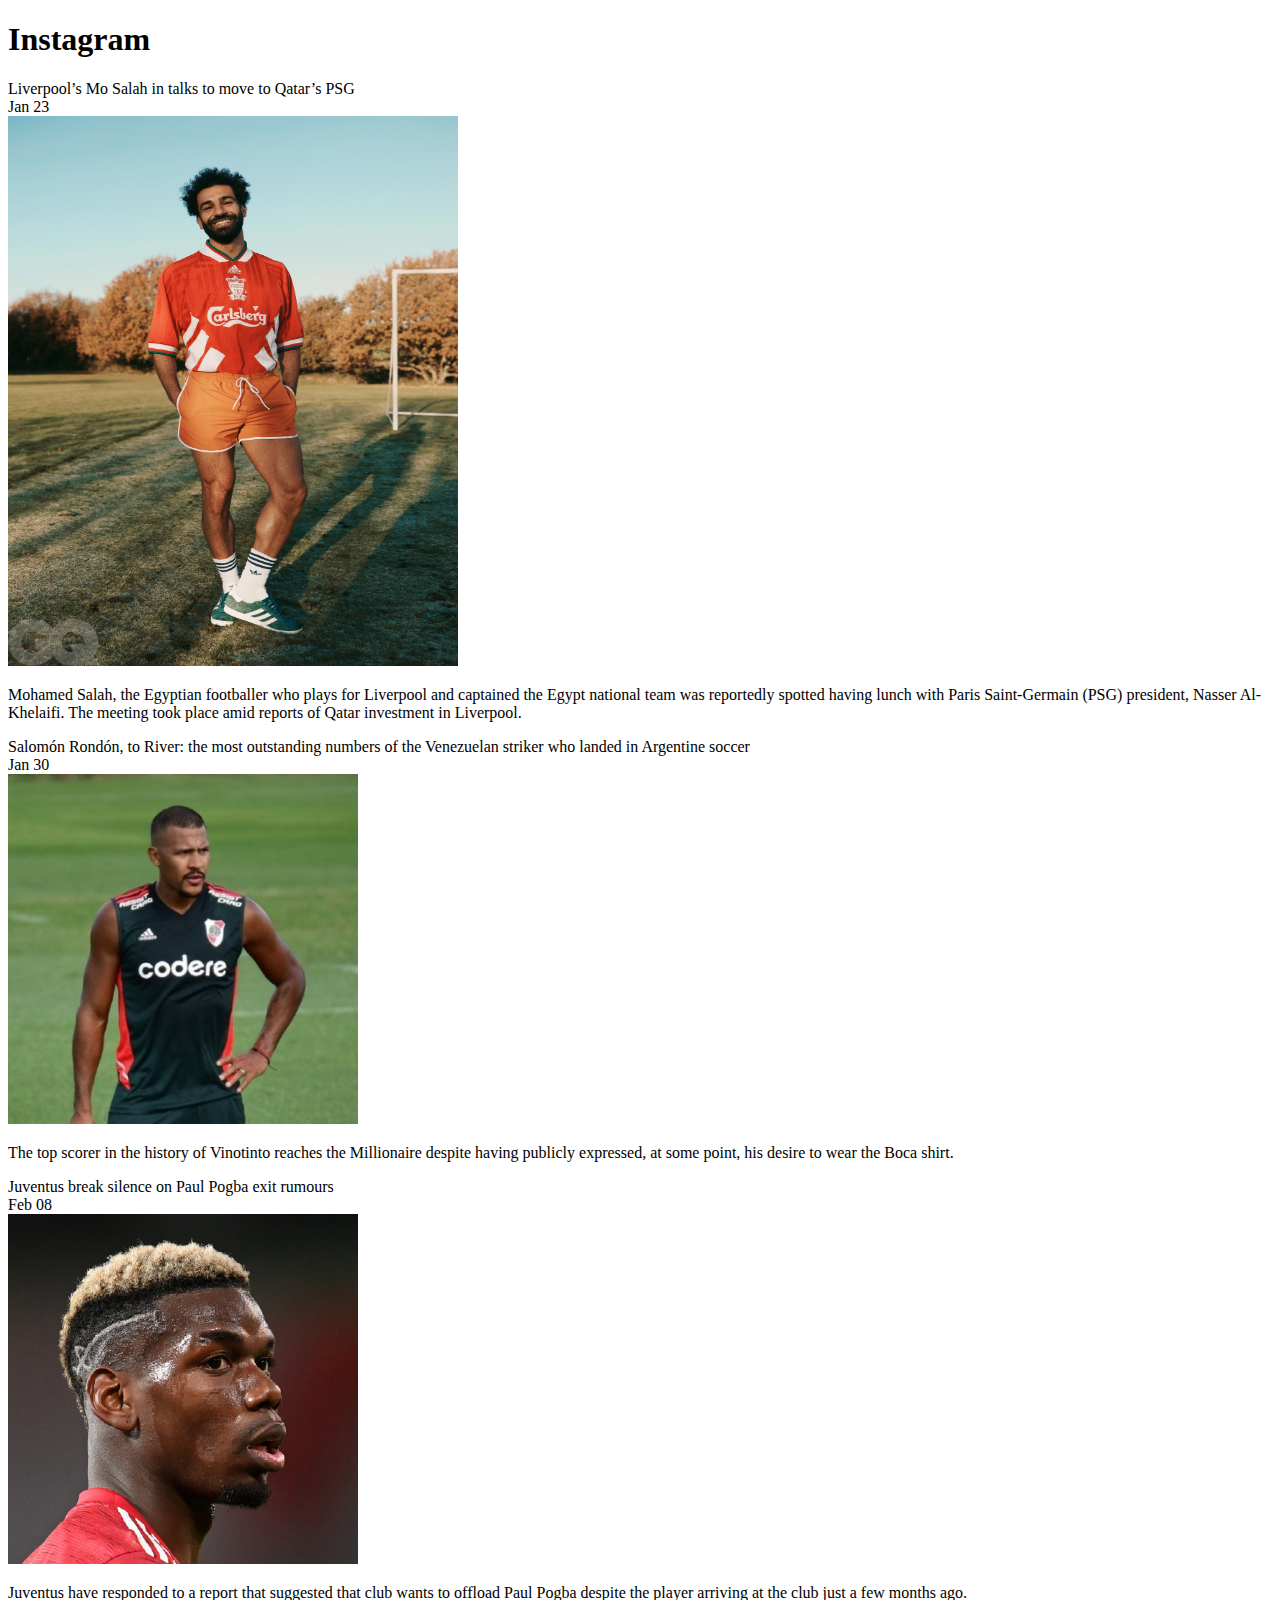
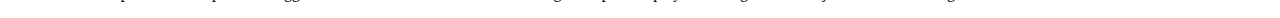
==== index.html @ d4d76e39 "first commit" ====
<!DOCTYPE html>
<html lang="en">
<head>
    <meta charset="UTF-8">
    <meta http-equiv="X-UA-Compatible" content="IE=edge">
    <meta name="viewport" content="width=device-width, initial-scale=1.0">
    <title>Instagram</title>
    <link rel="stylesheet" type="text/css" href="/Users/husseinserhan/Desktop/Projects/Code4Geeks/Instagram Photo Feed/styles.css">
    <link href="https://fonts.googleapis.com/css2?family=Lato:wght@300;400;700&display=swap" rel="stylesheet">
</head>
<body>
    <h1>Instagram</h1>

    <div class="photo1">
        <div class="elements">
            <div class="left-element">Liverpool’s Mo Salah in talks to move to Qatar’s PSG</div>
            <div class="right-element">Jan 23</div>
        </div>  
        <img src="Resources/mohamed-salah-gq-sports-cover-februray-2022-01.webp" alt="Mo Salah Adidas" width="450" height="550">
        <p>Mohamed Salah, the Egyptian footballer who plays for Liverpool and captained the Egypt national team was reportedly spotted having lunch with Paris Saint-Germain (PSG) president, Nasser Al-Khelaifi. The meeting took place amid reports of Qatar investment in Liverpool.</p>
    </div>

    <div class="photo2">
        <div class="elements">
            <div class="left-element">Salomón Rondón, to River: the most outstanding numbers of the Venezuelan striker who landed in Argentine soccer</div>
            <div class="right-element">Jan 30</div>
        </div>  
        <img src="Resources/river.jpg_1391939849.jpg" alt="Salo Rondon River" width="350" height="350">
        <p>The top scorer in the history of Vinotinto reaches the Millionaire despite having publicly expressed, at some point, his desire to wear the Boca shirt.</p>

    </div>

    <div class="photo3">
        <div class="elements">
            <div class="left-element">Juventus break silence on Paul Pogba exit rumours</div>
            <div class="right-element">Feb 08</div>
        </div>  
        <img src="Resources/paulpogbamanchesteruniteddec2020.jpg" alt="Paul Pogba United" width="350" height="350">
        <p>Juventus have responded to a report that suggested that club wants to offload Paul Pogba despite the player arriving at the club just a few months ago.
        </p>

    </div>

</body>
</html>
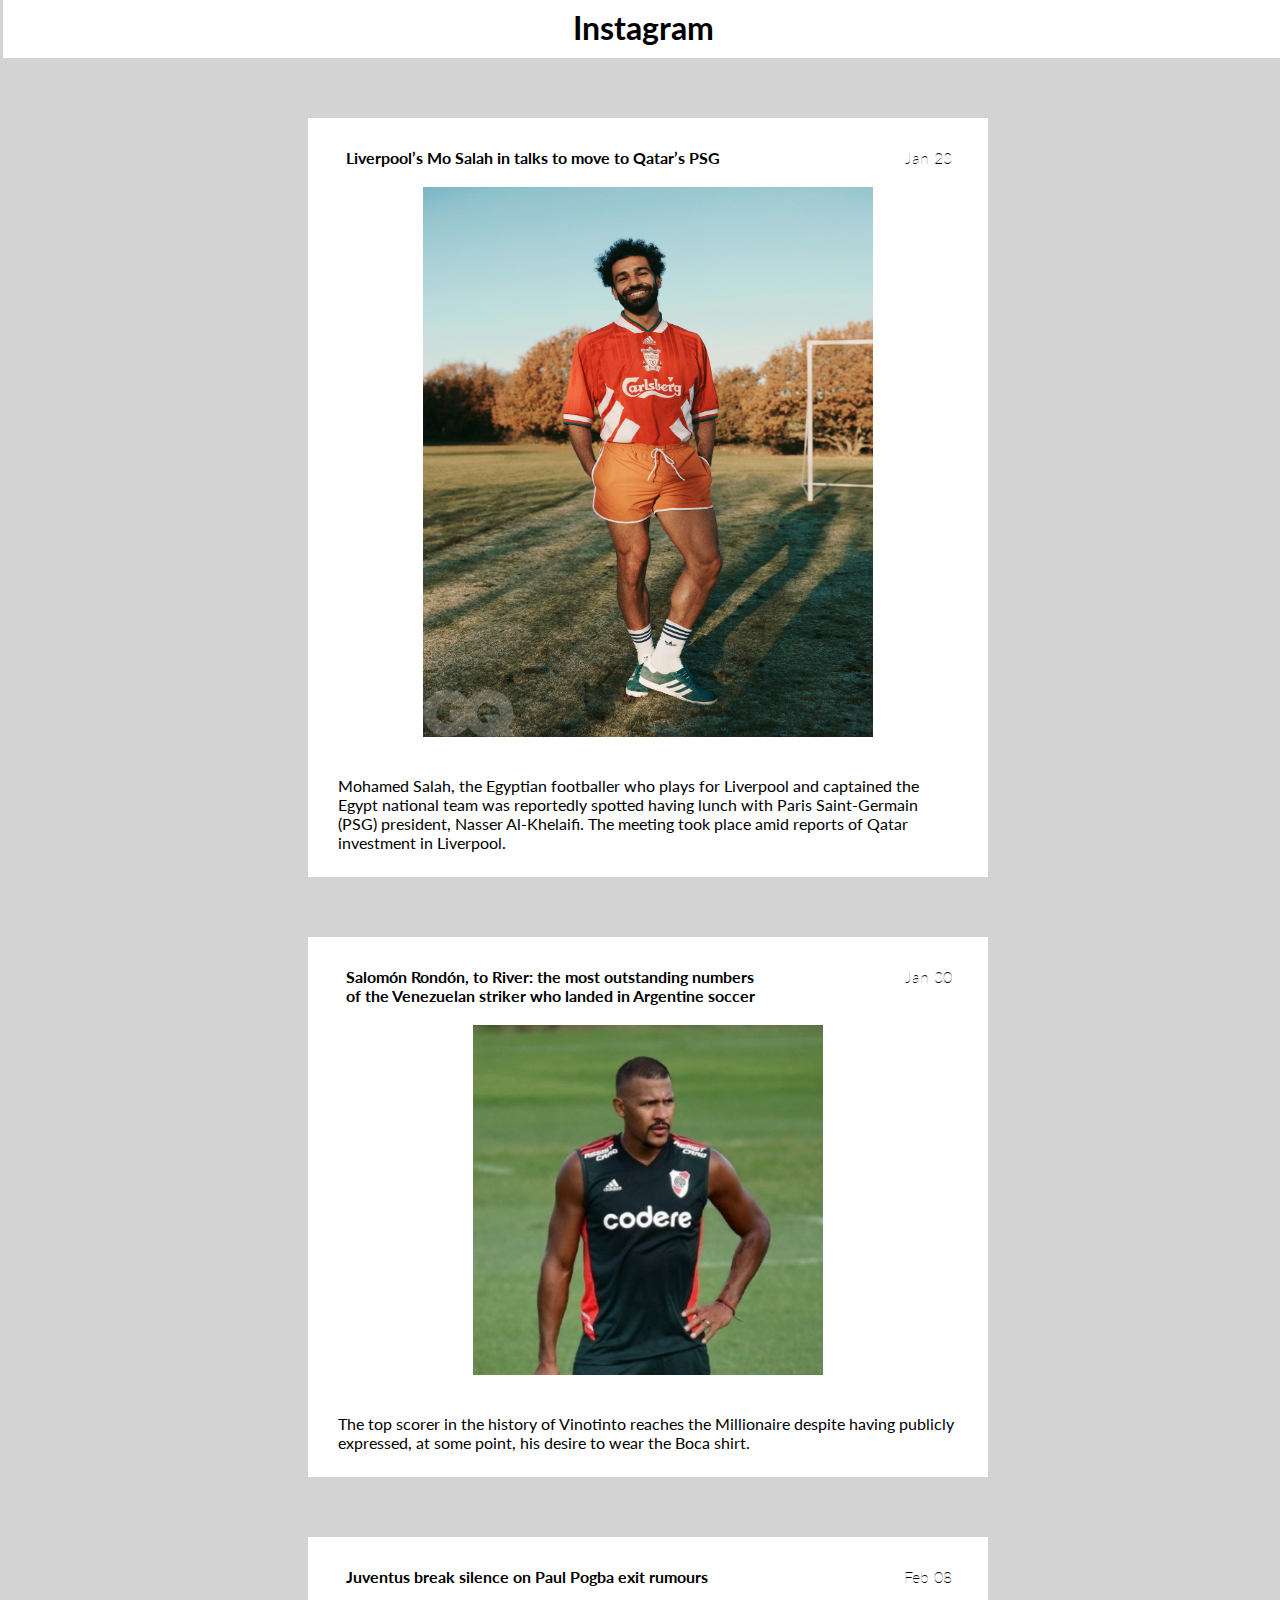
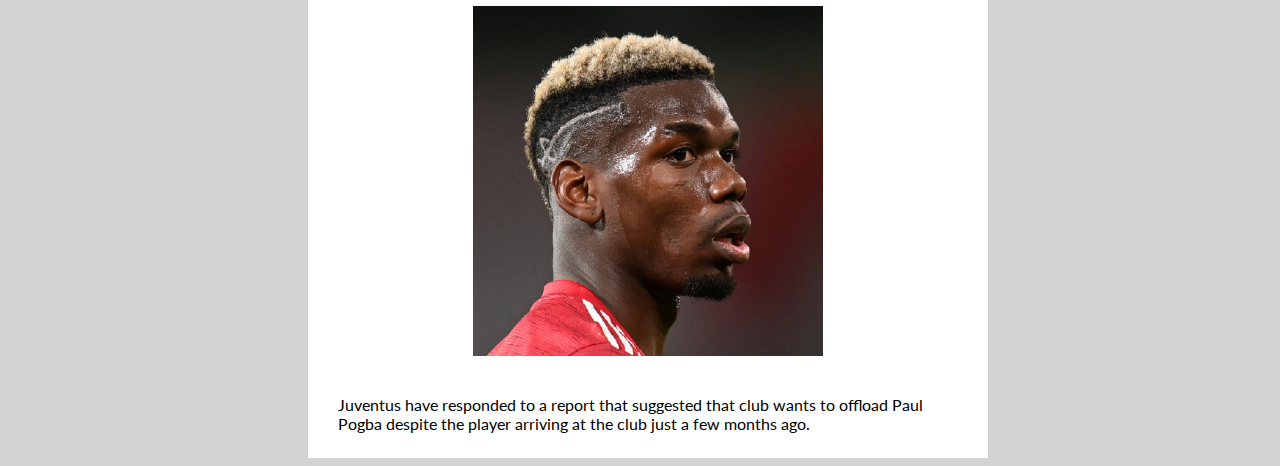
==== commit dd335a91: "Update index.html" ====
--- a/index.html
+++ b/index.html
@@ -5,7 +5,7 @@
     <meta http-equiv="X-UA-Compatible" content="IE=edge">
     <meta name="viewport" content="width=device-width, initial-scale=1.0">
     <title>Instagram</title>
-    <link rel="stylesheet" type="text/css" href="/Users/husseinserhan/Desktop/Projects/Code4Geeks/Instagram Photo Feed/styles.css">
+    <link rel="stylesheet" type="text/css" href="Resources/styles.css">
     <link href="https://fonts.googleapis.com/css2?family=Lato:wght@300;400;700&display=swap" rel="stylesheet">
 </head>
 <body>
@@ -42,4 +42,4 @@
     </div>
 
 </body>
-</html>+</html>
--- a/Resources/styles.css
+++ b/Resources/styles.css
@@ -0,0 +1,166 @@
+body {
+    background-color: lightgrey;
+    width: 100%; 
+    margin-right: -10;
+    box-sizing: border-box;
+    display: flex;
+    align-items: center;
+    justify-content: center;
+    height: 100%;
+    flex-direction: column;
+}
+
+h1 {
+    background-color: white;
+    text-align: center;
+    margin: 0 auto;
+    display: table;
+    color: black;
+    width: 100%;
+    height: 50px;
+    border: 0px;
+    padding: 0px;
+    padding-top: 10px;
+    margin-top: -10px;
+    margin-left: -10px;
+    margin-right: 0;
+    font-family: 'Lato', sans-serif;
+}
+
+/*Photo1 */ 
+.photo1 {
+    font-family: 'Lato', sans-serif;
+    width: 50%;
+    height: 50%;
+    background-color: white;
+    padding: 20px;
+    text-align: center;
+    border: none red 2px;
+    margin-top: 60px;
+}
+
+
+.photo1 > .right-element, .left-element, img, p {
+    border: 1px none black;
+    padding: 10px;
+} 
+
+.elements {
+    display: flex;
+}
+
+.left-element {
+  display: inline-block;
+  vertical-align: top;
+  width: 70%;
+  margin-left: 8px;
+  text-align: left !important;
+  font-weight: bold;
+}
+
+.right-element {
+    display: inline-block;
+    vertical-align: top;
+    width: 30%;
+    margin-right: 16px;
+    text-align: right !important;
+    font-weight: lighter;
+    margin-top: 10px;
+  }
+
+p {
+    text-align: left;
+    margin-bottom: -5px;
+}
+
+/*Photo2 */ 
+.photo2 {
+    font-family: 'Lato', sans-serif;
+    width: 50%;
+    height: 50%;
+    background-color: white;
+    padding: 20px;
+    text-align: center;
+    border: none red 2px;
+    margin-top: 60px;
+}
+
+
+.photo2 > .right-element, .left-element, img, p {
+    border: 1px none black;
+    padding: 10px;
+} 
+
+.elements {
+    display: flex;
+}
+
+.left-element {
+  display: inline-block;
+  vertical-align: top;
+  width: 70%;
+  margin-left: 8px;
+  text-align: left !important;
+  font-weight: bold;
+}
+
+.right-element {
+    display: inline-block;
+    vertical-align: top;
+    width: 30%;
+    margin-right: 16px;
+    text-align: right !important;
+    font-weight: lighter;
+    margin-top: 10px;
+  }
+
+p {
+    text-align: left;
+    margin-bottom: -5px;
+}
+
+/*Photo3 */ 
+.photo3 {
+    font-family: 'Lato', sans-serif;
+    width: 50%;
+    height: 50%;
+    background-color: white;
+    padding: 20px;
+    text-align: center;
+    border: none red 2px;
+    margin-top: 60px;
+}
+
+
+.photo3 > .right-element, .left-element, img, p {
+    border: 1px none black;
+    padding: 10px;
+} 
+
+.elements {
+    display: flex;
+}
+
+.left-element {
+  display: inline-block;
+  vertical-align: top;
+  width: 70%;
+  margin-left: 8px;
+  text-align: left !important;
+  font-weight: bold;
+}
+
+.right-element {
+    display: inline-block;
+    vertical-align: top;
+    width: 30%;
+    margin-right: 16px;
+    text-align: right !important;
+    font-weight: lighter;
+    margin-top: 10px;
+  }
+
+p {
+    text-align: left;
+    margin-bottom: -5px;
+}
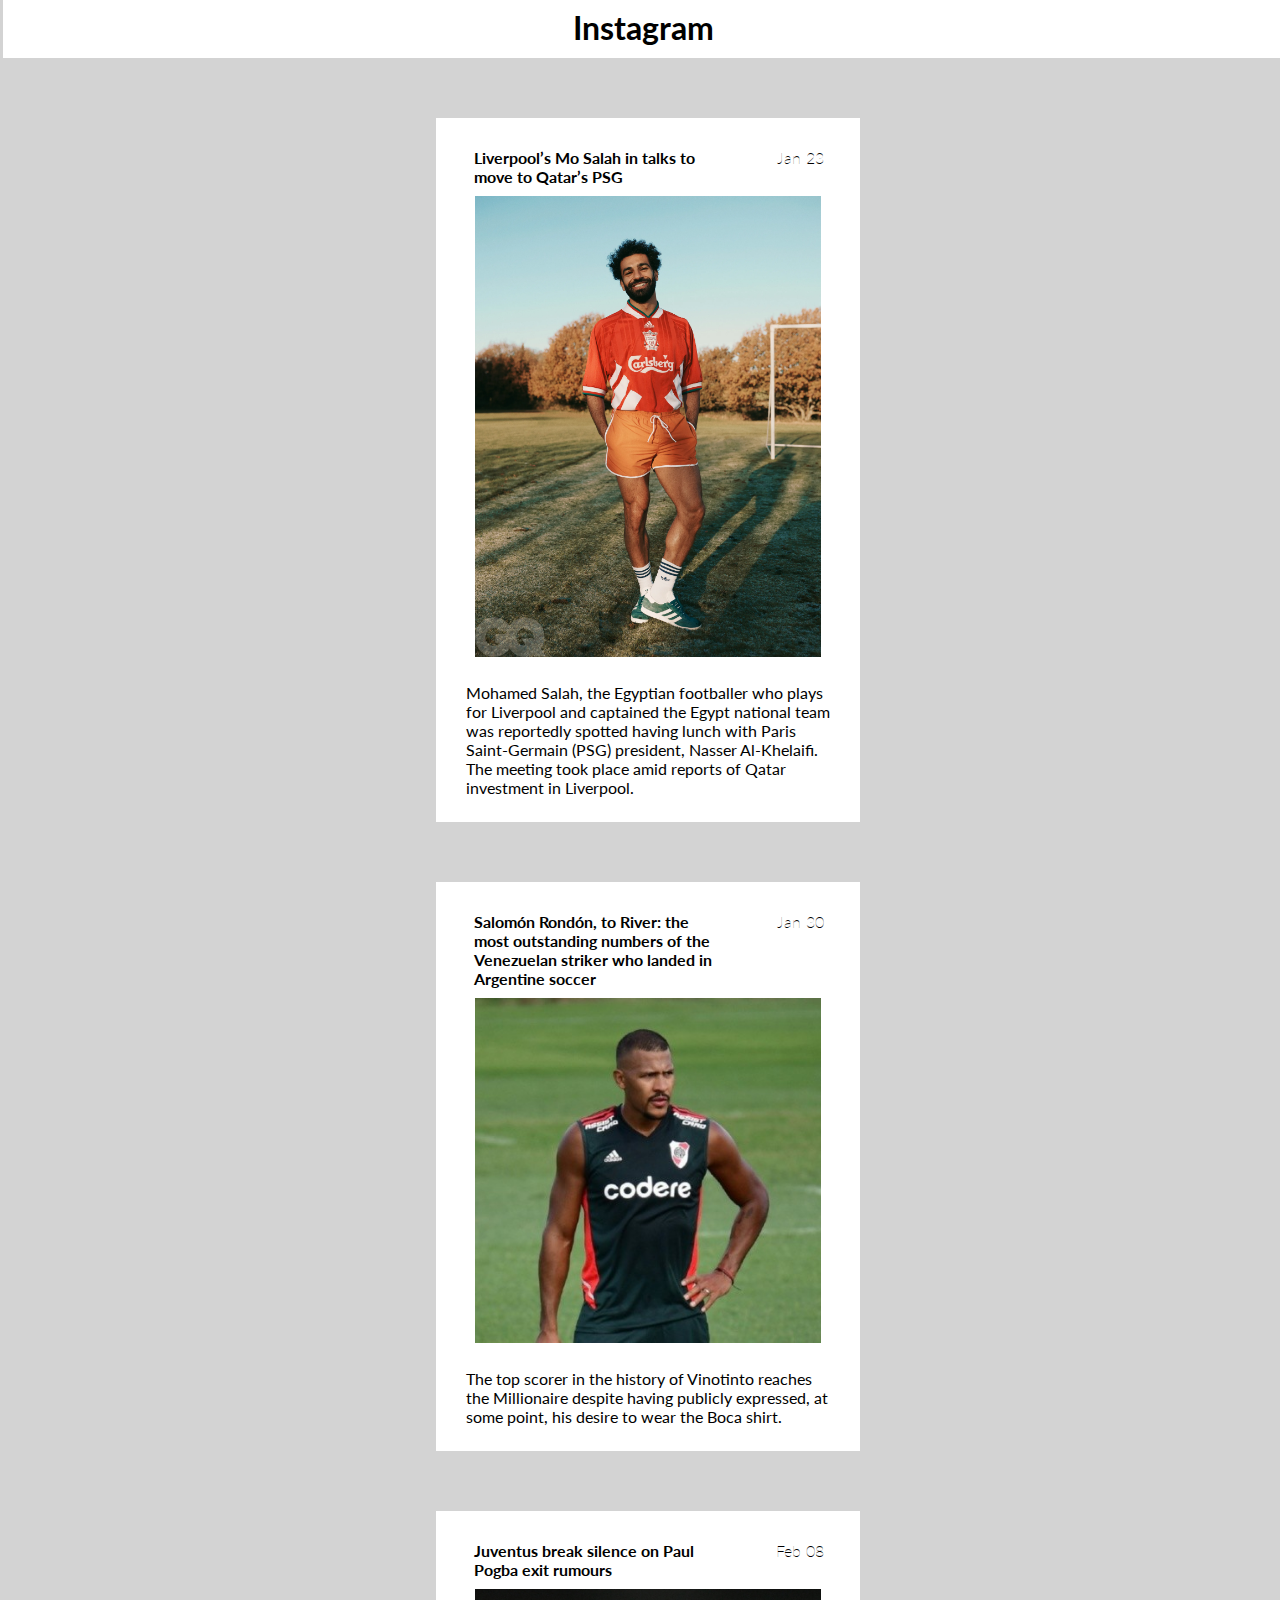
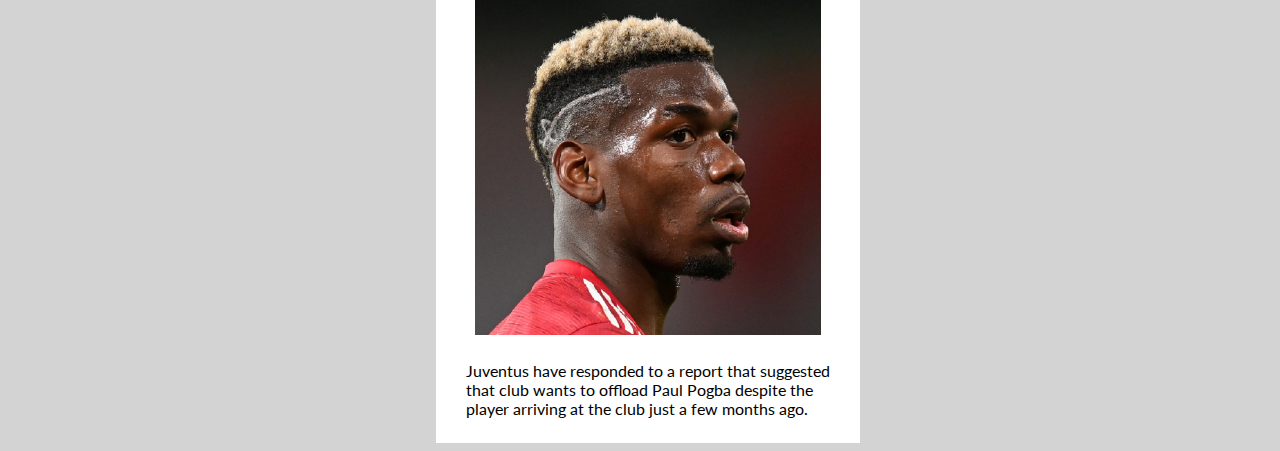
==== commit 149cc745: "changes CSS fixed issue with images width" ====
--- a/index.html
+++ b/index.html
@@ -16,7 +16,7 @@
             <div class="left-element">Liverpool’s Mo Salah in talks to move to Qatar’s PSG</div>
             <div class="right-element">Jan 23</div>
         </div>  
-        <img src="Resources/mohamed-salah-gq-sports-cover-februray-2022-01.webp" alt="Mo Salah Adidas" width="450" height="550">
+        <img src="Resources/mohamed-salah-gq-sports-cover-februray-2022-01.webp" alt="Mo Salah Adidas" id="image-1">
         <p>Mohamed Salah, the Egyptian footballer who plays for Liverpool and captained the Egypt national team was reportedly spotted having lunch with Paris Saint-Germain (PSG) president, Nasser Al-Khelaifi. The meeting took place amid reports of Qatar investment in Liverpool.</p>
     </div>
 
@@ -25,7 +25,7 @@
             <div class="left-element">Salomón Rondón, to River: the most outstanding numbers of the Venezuelan striker who landed in Argentine soccer</div>
             <div class="right-element">Jan 30</div>
         </div>  
-        <img src="Resources/river.jpg_1391939849.jpg" alt="Salo Rondon River" width="350" height="350">
+        <img src="Resources/river.jpg_1391939849.jpg" alt="Salo Rondon River" id="image-2">
         <p>The top scorer in the history of Vinotinto reaches the Millionaire despite having publicly expressed, at some point, his desire to wear the Boca shirt.</p>
 
     </div>
@@ -35,7 +35,7 @@
             <div class="left-element">Juventus break silence on Paul Pogba exit rumours</div>
             <div class="right-element">Feb 08</div>
         </div>  
-        <img src="Resources/paulpogbamanchesteruniteddec2020.jpg" alt="Paul Pogba United" width="350" height="350">
+        <img src="Resources/paulpogbamanchesteruniteddec2020.jpg" alt="Paul Pogba United" id="image-3">
         <p>Juventus have responded to a report that suggested that club wants to offload Paul Pogba despite the player arriving at the club just a few months ago.
         </p>
 
--- a/Resources/styles.css
+++ b/Resources/styles.css
@@ -1,166 +1,184 @@
-body {
-    background-color: lightgrey;
-    width: 100%; 
-    margin-right: -10;
-    box-sizing: border-box;
-    display: flex;
-    align-items: center;
-    justify-content: center;
-    height: 100%;
-    flex-direction: column;
-}
-
-h1 {
-    background-color: white;
-    text-align: center;
-    margin: 0 auto;
-    display: table;
-    color: black;
-    width: 100%;
-    height: 50px;
-    border: 0px;
-    padding: 0px;
-    padding-top: 10px;
-    margin-top: -10px;
-    margin-left: -10px;
-    margin-right: 0;
-    font-family: 'Lato', sans-serif;
-}
-
-/*Photo1 */ 
-.photo1 {
-    font-family: 'Lato', sans-serif;
-    width: 50%;
-    height: 50%;
-    background-color: white;
-    padding: 20px;
-    text-align: center;
-    border: none red 2px;
-    margin-top: 60px;
-}
-
-
-.photo1 > .right-element, .left-element, img, p {
-    border: 1px none black;
-    padding: 10px;
-} 
-
-.elements {
-    display: flex;
-}
-
-.left-element {
-  display: inline-block;
-  vertical-align: top;
-  width: 70%;
-  margin-left: 8px;
-  text-align: left !important;
-  font-weight: bold;
-}
-
-.right-element {
-    display: inline-block;
-    vertical-align: top;
-    width: 30%;
-    margin-right: 16px;
-    text-align: right !important;
-    font-weight: lighter;
-    margin-top: 10px;
-  }
-
-p {
-    text-align: left;
-    margin-bottom: -5px;
-}
-
-/*Photo2 */ 
-.photo2 {
-    font-family: 'Lato', sans-serif;
-    width: 50%;
-    height: 50%;
-    background-color: white;
-    padding: 20px;
-    text-align: center;
-    border: none red 2px;
-    margin-top: 60px;
-}
-
-
-.photo2 > .right-element, .left-element, img, p {
-    border: 1px none black;
-    padding: 10px;
-} 
-
-.elements {
-    display: flex;
-}
-
-.left-element {
-  display: inline-block;
-  vertical-align: top;
-  width: 70%;
-  margin-left: 8px;
-  text-align: left !important;
-  font-weight: bold;
-}
-
-.right-element {
-    display: inline-block;
-    vertical-align: top;
-    width: 30%;
-    margin-right: 16px;
-    text-align: right !important;
-    font-weight: lighter;
-    margin-top: 10px;
-  }
-
-p {
-    text-align: left;
-    margin-bottom: -5px;
-}
-
-/*Photo3 */ 
-.photo3 {
-    font-family: 'Lato', sans-serif;
-    width: 50%;
-    height: 50%;
-    background-color: white;
-    padding: 20px;
-    text-align: center;
-    border: none red 2px;
-    margin-top: 60px;
-}
-
-
-.photo3 > .right-element, .left-element, img, p {
-    border: 1px none black;
-    padding: 10px;
-} 
-
-.elements {
-    display: flex;
-}
-
-.left-element {
-  display: inline-block;
-  vertical-align: top;
-  width: 70%;
-  margin-left: 8px;
-  text-align: left !important;
-  font-weight: bold;
-}
-
-.right-element {
-    display: inline-block;
-    vertical-align: top;
-    width: 30%;
-    margin-right: 16px;
-    text-align: right !important;
-    font-weight: lighter;
-    margin-top: 10px;
-  }
-
-p {
-    text-align: left;
-    margin-bottom: -5px;
-}
+body {
+    background-color: lightgrey;
+    width: 100%; 
+    margin-right: -10;
+    box-sizing: border-box;
+    display: flex;
+    align-items: center;
+    justify-content: center;
+    height: 100%;
+    flex-direction: column;
+}
+
+h1 {
+    background-color: white;
+    text-align: center;
+    margin: 0 auto;
+    display: table;
+    color: black;
+    width: 100%;
+    height: 50px;
+    border: 0px;
+    padding: 0px;
+    padding-top: 10px;
+    margin-top: -10px;
+    margin-left: -10px;
+    margin-right: 0;
+    font-family: 'Lato', sans-serif;
+}
+
+/*Photo1 */ 
+.photo1 {
+    font-family: 'Lato', sans-serif;
+    width: 30%;
+    height: 50%;
+    background-color: white;
+    padding: 20px;
+    text-align: center;
+    border: none red 2px;
+    margin-top: 60px;
+}
+
+#image-1 {
+    padding: 0px;
+    width: 90%;
+    margin: auto;
+    display:block;
+}
+
+.photo1 > .right-element, .left-element, p {
+    border: 1px none black;
+    padding: 10px;
+} 
+
+.elements {
+    display: flex;
+}
+
+.left-element {
+  display: inline-block;
+  vertical-align: top;
+  width: 70%;
+  margin-left: 6px;
+  text-align: left !important;
+  font-weight: bold;
+}
+
+.right-element {
+    display: inline-block;
+    vertical-align: top;
+    width: 30%;
+    margin-right: 16px;
+    text-align: right !important;
+    font-weight: lighter;
+    margin-top: 10px;
+  }
+
+p {
+    text-align: left;
+    margin-bottom: -5px;
+}
+
+/*Photo2 */ 
+.photo2 {
+    font-family: 'Lato', sans-serif;
+    width: 30%;
+    height: 50%;
+    background-color: white;
+    padding: 20px;
+    text-align: center;
+    border: none red 2px;
+    margin-top: 60px;
+}
+
+#image-2 {
+    padding: 0px;
+    width: 90%;
+    margin: auto;
+    display:block;
+}
+
+.photo2 > .right-element, .left-element, img, p {
+    border: 1px none black;
+    padding: 10px;
+} 
+
+.elements {
+    display: flex;
+}
+
+.left-element {
+  display: inline-block;
+  vertical-align: top;
+  width: 70%;
+  margin-left: 8px;
+  text-align: left !important;
+  font-weight: bold;
+}
+
+.right-element {
+    display: inline-block;
+    vertical-align: top;
+    width: 30%;
+    margin-right: 16px;
+    text-align: right !important;
+    font-weight: lighter;
+    margin-top: 10px;
+  }
+
+p {
+    text-align: left;
+    margin-bottom: -5px;
+}
+
+/*Photo3 */ 
+.photo3 {
+    font-family: 'Lato', sans-serif;
+    width: 30%;
+    height: 50%;
+    background-color: white;
+    padding: 20px;
+    text-align: center;
+    border: none red 2px;
+    margin-top: 60px;
+}
+
+#image-3 {
+    padding: 0px;
+    width: 90%;
+    margin: auto;
+    display:block;
+}
+
+.photo3 > .right-element, .left-element, img, p {
+    border: 1px none black;
+    padding: 10px;
+} 
+
+.elements {
+    display: flex;
+}
+
+.left-element {
+  display: inline-block;
+  vertical-align: top;
+  width: 70%;
+  margin-left: 8px;
+  text-align: left !important;
+  font-weight: bold;
+}
+
+.right-element {
+    display: inline-block;
+    vertical-align: top;
+    width: 30%;
+    margin-right: 16px;
+    text-align: right !important;
+    font-weight: lighter;
+    margin-top: 10px;
+  }
+
+p {
+    text-align: left;
+    margin-bottom: -5px;
+}